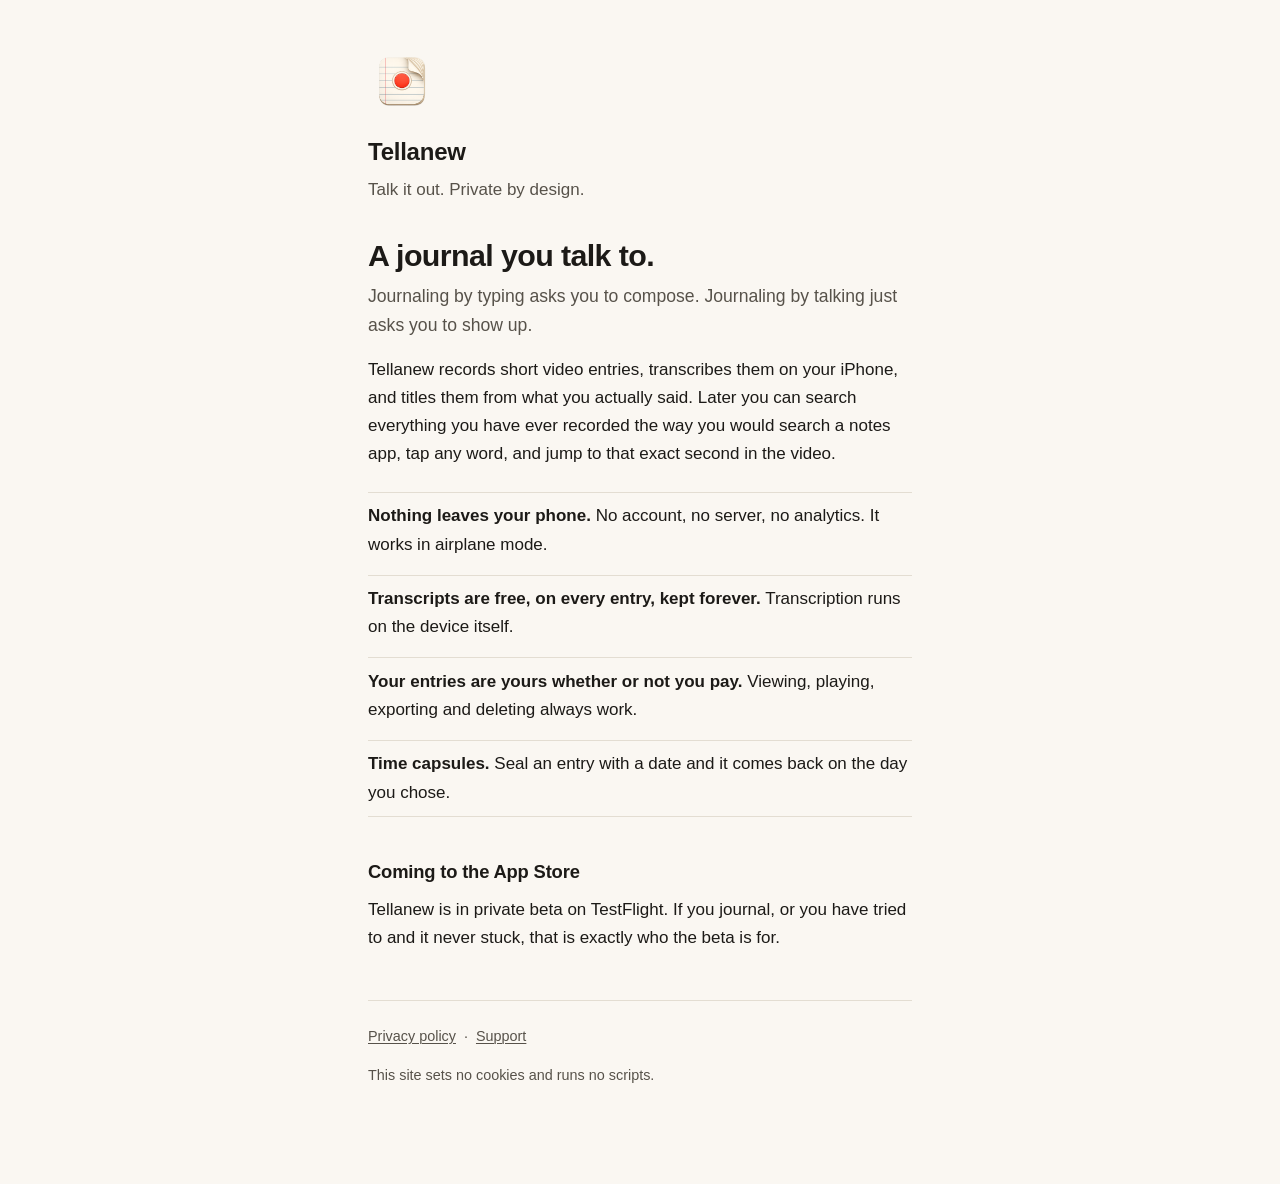
==== index.html @ 7a9eb0fb "The Tellanew site: landing page, privacy policy, support Replaces the pre-rename Dear Later content." ====
<!DOCTYPE html>
<html lang="en">
<head>
<meta charset="utf-8">
<meta name="viewport" content="width=device-width, initial-scale=1">
<title>Tellanew — a video journal that stays on your phone</title>
<meta name="description" content="Talk to your camera instead of typing. Entries are transcribed on your iPhone, titled automatically, and searchable like text. Nothing leaves your phone.">
<link rel="stylesheet" href="/style.css">
<link rel="icon" href="/icon.png">
<link rel="apple-touch-icon" href="/icon.png">
</head>
<body>

<header class="site">
  <img src="/icon.png" alt="">
  <p class="wordmark">Tellanew</p>
  <p class="tagline">Talk it out. Private by design.</p>
</header>

<main>

<h1>A journal you talk to.</h1>

<p class="lede">Journaling by typing asks you to compose. Journaling by talking
just asks you to show up.</p>

<p>Tellanew records short video entries, transcribes them on your iPhone, and
titles them from what you actually said. Later you can search everything you have
ever recorded the way you would search a notes app, tap any word, and jump to
that exact second in the video.</p>

<ul class="points">
  <li><strong>Nothing leaves your phone.</strong> No account, no server, no
    analytics. It works in airplane mode.</li>
  <li><strong>Transcripts are free, on every entry, kept forever.</strong>
    Transcription runs on the device itself.</li>
  <li><strong>Your entries are yours whether or not you pay.</strong> Viewing,
    playing, exporting and deleting always work.</li>
  <li><strong>Time capsules.</strong> Seal an entry with a date and it comes
    back on the day you chose.</li>
</ul>

<h2>Coming to the App Store</h2>

<p>Tellanew is in private beta on TestFlight. If you journal, or you have tried
to and it never stuck, that is exactly who the beta is for.</p>

<hr>

</main>

<footer>
  <p><a href="/privacy">Privacy policy</a> &nbsp;·&nbsp;
     <a href="/support">Support</a></p>
  <p>This site sets no cookies and runs no scripts.</p>
</footer>

</body>
</html>
---- style.css ----
/* Tellanew site. Warm paper, system fonts, no dependencies, no tracking.
   Deliberately matches the app's own aesthetic (DESIGN.md): system type,
   paper ground, red reserved for recording and used nowhere here. */

:root {
  --paper: #faf7f2;
  --ink: #1c1a17;
  --ink-soft: #57524a;
  --rule: #e3ddd2;
  --link: #2f5d8a;
}

@media (prefers-color-scheme: dark) {
  :root {
    --paper: #171614;
    --ink: #ece7de;
    --ink-soft: #a29a8d;
    --rule: #302d28;
    --link: #8fb6dd;
  }
}

* { box-sizing: border-box; }

html {
  -webkit-text-size-adjust: 100%;
}

body {
  margin: 0;
  padding: 0 1.5rem 5rem;
  background: var(--paper);
  color: var(--ink);
  font: 17px/1.65 -apple-system, BlinkMacSystemFont, "Segoe UI", Roboto,
    Helvetica, Arial, sans-serif;
}

main {
  max-width: 34rem;
  margin: 0 auto;
}

header.site {
  max-width: 34rem;
  margin: 0 auto;
  padding: 3rem 0 2rem;
}

header.site img {
  width: 68px;
  height: 68px;
  border-radius: 15px;
  display: block;
}

header.site .wordmark {
  margin: 1rem 0 0;
  font-size: 1.5rem;
  font-weight: 600;
  letter-spacing: -0.01em;
}

header.site .tagline {
  margin: 0.25rem 0 0;
  color: var(--ink-soft);
}

h1 {
  font-size: 1.9rem;
  line-height: 1.25;
  letter-spacing: -0.02em;
  margin: 0 0 0.5rem;
}

h2 {
  font-size: 1.15rem;
  margin: 2.5rem 0 0.5rem;
  letter-spacing: -0.01em;
}

p, ul { margin: 0 0 1rem; }

ul { padding-left: 1.25rem; }

li { margin-bottom: 0.4rem; }

a {
  color: var(--link);
  text-decoration-thickness: 1px;
  text-underline-offset: 2px;
}

.meta {
  color: var(--ink-soft);
  font-size: 0.9rem;
  margin-bottom: 2rem;
}

.lede {
  font-size: 1.1rem;
  color: var(--ink-soft);
}

hr {
  border: 0;
  border-top: 1px solid var(--rule);
  margin: 3rem 0 1.5rem;
}

footer {
  max-width: 34rem;
  margin: 0 auto;
  color: var(--ink-soft);
  font-size: 0.9rem;
}

footer a { color: var(--ink-soft); }

.points {
  list-style: none;
  padding: 0;
  margin: 1.5rem 0;
}

.points li {
  padding: 0.6rem 0;
  border-top: 1px solid var(--rule);
}

.points li:last-child {
  border-bottom: 1px solid var(--rule);
}
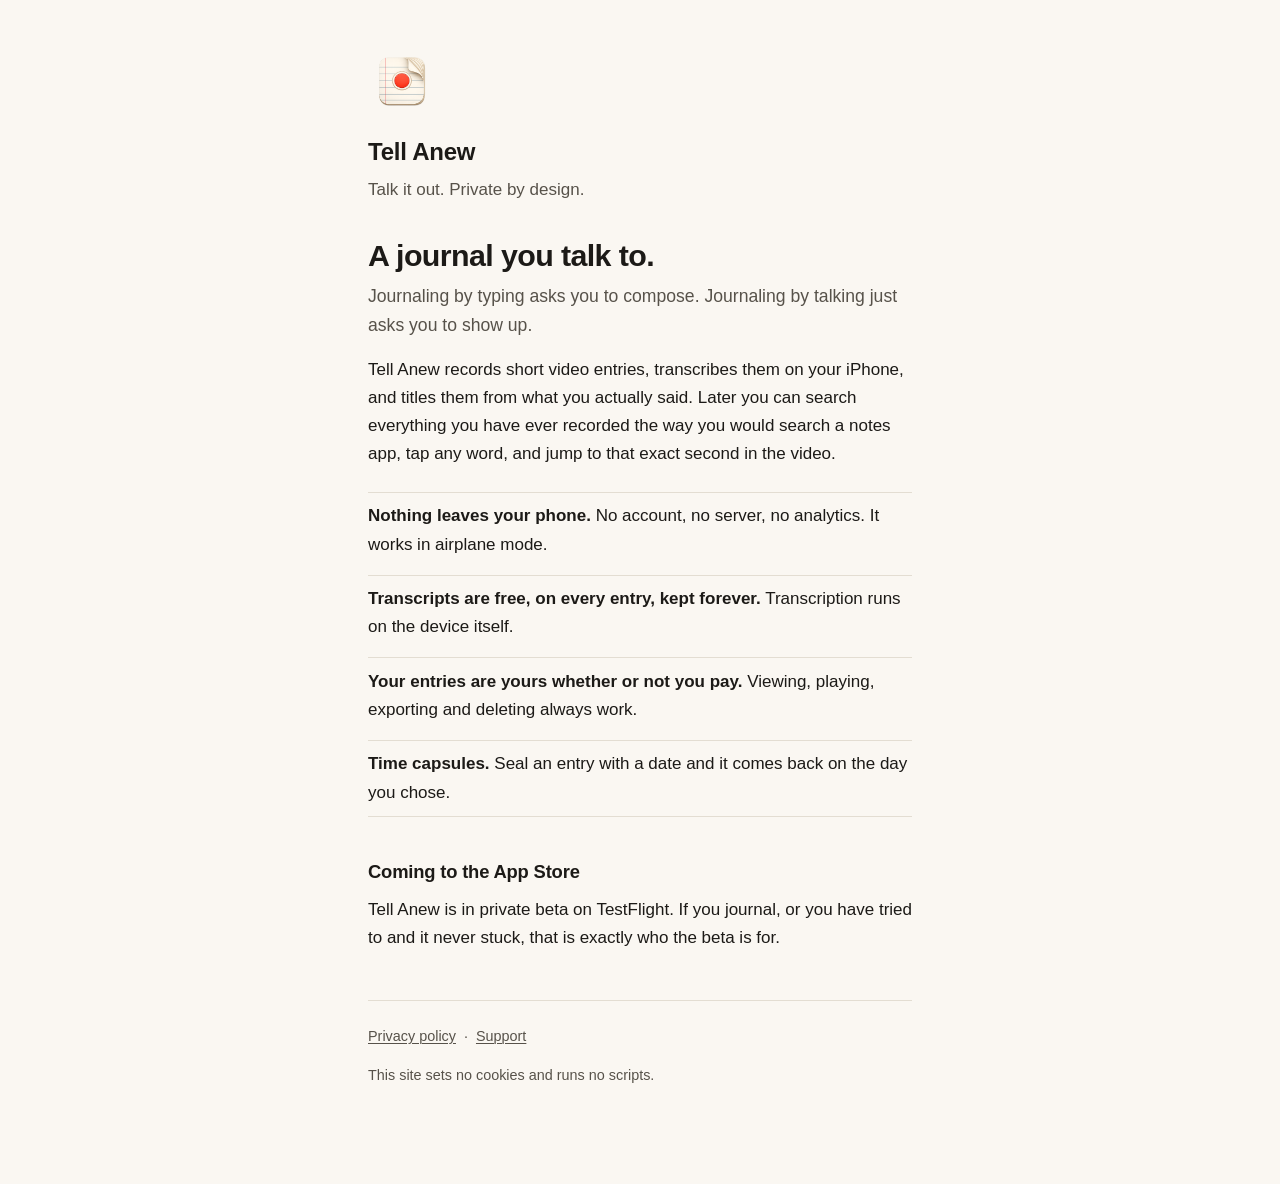
==== commit 0a6da539: "The name is two words: Tell Anew Written solid, Tellanew was being read as tell a new, which dangles" ====
--- a/index.html
+++ b/index.html
@@ -3,7 +3,7 @@
 <head>
 <meta charset="utf-8">
 <meta name="viewport" content="width=device-width, initial-scale=1">
-<title>Tellanew — a video journal that stays on your phone</title>
+<title>Tell Anew: a video journal that stays on your phone</title>
 <meta name="description" content="Talk to your camera instead of typing. Entries are transcribed on your iPhone, titled automatically, and searchable like text. Nothing leaves your phone.">
 <link rel="stylesheet" href="/style.css">
 <link rel="icon" href="/icon.png">
@@ -13,7 +13,7 @@
 
 <header class="site">
   <img src="/icon.png" alt="">
-  <p class="wordmark">Tellanew</p>
+  <p class="wordmark">Tell Anew</p>
   <p class="tagline">Talk it out. Private by design.</p>
 </header>
 
@@ -24,7 +24,7 @@
 <p class="lede">Journaling by typing asks you to compose. Journaling by talking
 just asks you to show up.</p>
 
-<p>Tellanew records short video entries, transcribes them on your iPhone, and
+<p>Tell Anew records short video entries, transcribes them on your iPhone, and
 titles them from what you actually said. Later you can search everything you have
 ever recorded the way you would search a notes app, tap any word, and jump to
 that exact second in the video.</p>
@@ -42,7 +42,7 @@
 
 <h2>Coming to the App Store</h2>
 
-<p>Tellanew is in private beta on TestFlight. If you journal, or you have tried
+<p>Tell Anew is in private beta on TestFlight. If you journal, or you have tried
 to and it never stuck, that is exactly who the beta is for.</p>
 
 <hr>
